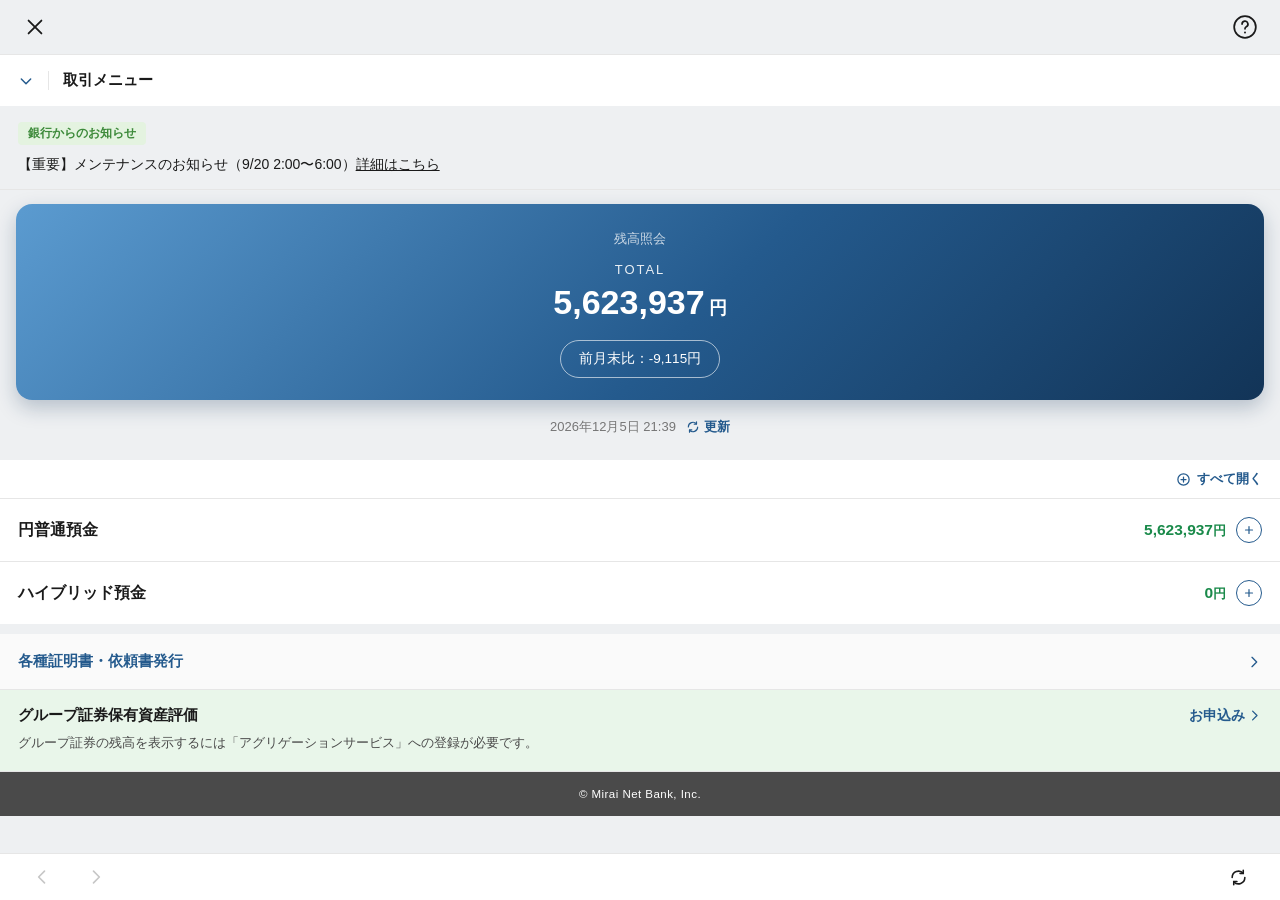
==== balance.html @ 79ba5ce7 "Add files via upload" ====
<!DOCTYPE html>
<html lang="ja">
<head>
<meta charset="UTF-8" />
<meta name="viewport" content="width=device-width, initial-scale=1, viewport-fit=cover, maximum-scale=1" />
<title>残高照会 | ミライネット銀行(架空)</title>
<link rel="stylesheet" href="style.css" />
</head>
<body>
<div class="balance-page">

  <header class="topbar plain">
    <a class="icon-btn" href="index.html" aria-label="閉じる">
      <svg width="22" height="22" viewBox="0 0 24 24" fill="none" stroke="currentColor" stroke-width="2" stroke-linecap="round">
        <path d="M5 5l14 14M19 5L5 19"/>
      </svg>
    </a>
    <span class="icon-btn">
      <svg width="26" height="26" viewBox="0 0 24 24" fill="none" stroke="currentColor" stroke-width="1.6">
        <circle cx="12" cy="12" r="10"/>
        <path d="M9.3 9.3a2.7 2.7 0 1 1 3.9 2.4c-.9.5-1.2 1-1.2 2" stroke-linecap="round"/>
        <circle cx="12" cy="17" r="0.9" fill="currentColor" stroke="none"/>
      </svg>
    </span>
  </header>

  <div class="menu-bar">
    <svg width="16" height="16" viewBox="0 0 24 24" fill="none" stroke="var(--blue-2)" stroke-width="2.2" stroke-linecap="round" stroke-linejoin="round">
      <path d="M5 9l7 7 7-7"/>
    </svg>
    <span class="divider-v"></span>
    取引メニュー
  </div>

  <div class="notice">
    <span class="notice-tag">銀行からのお知らせ</span>
    <div class="notice-text">
      【重要】メンテナンスのお知らせ（9/20 2:00〜6:00）<a class="link" href="#">詳細はこちら</a>
    </div>
  </div>

  <section class="balance-card">
    <div class="card-label">残高照会</div>
    <div class="total-label">TOTAL</div>
    <div class="total-value"><span id="totalAmount">-</span><span class="yen">円</span></div>
    <div class="diff-pill">前月末比：<span id="prevDiff">-</span>円</div>
  </section>

  <div class="updated-row">
    <span id="updatedAt">-</span>
    <button class="refresh-btn" id="refreshBtn">
      <svg width="14" height="14" viewBox="0 0 24 24" fill="none" stroke="currentColor" stroke-width="2" stroke-linecap="round" stroke-linejoin="round">
        <path d="M4 12a8 8 0 0 1 14-5.3M20 12a8 8 0 0 1-14 5.3"/>
        <path d="M18 3v4h-4M6 21v-4h4"/>
      </svg>
      更新
    </button>
  </div>

  <div class="expand-row">
    <button class="expand-btn">
      <svg width="15" height="15" viewBox="0 0 24 24" fill="none" stroke="currentColor" stroke-width="2" stroke-linecap="round"><circle cx="12" cy="12" r="9"/><path d="M12 8v8M8 12h8"/></svg>
      すべて開く
    </button>
  </div>

  <div class="account-list">
    <div class="account-row">
      <span>円普通預金</span>
      <span class="amount">
        <span><span id="futsuAmount">-</span><span class="yen">円</span></span>
        <button class="circle-plus" aria-label="内訳を開く">
          <svg width="12" height="12" viewBox="0 0 24 24" fill="none" stroke="currentColor" stroke-width="2.4" stroke-linecap="round"><path d="M12 5v14M5 12h14"/></svg>
        </button>
      </span>
    </div>
    <div class="account-row">
      <span>ハイブリッド預金</span>
      <span class="amount">
        <span><span id="hybridAmount">-</span><span class="yen">円</span></span>
        <button class="circle-plus" aria-label="内訳を開く">
          <svg width="12" height="12" viewBox="0 0 24 24" fill="none" stroke="currentColor" stroke-width="2.4" stroke-linecap="round"><path d="M12 5v14M5 12h14"/></svg>
        </button>
      </span>
    </div>
  </div>

  <div class="section-gap"></div>

  <a class="info-row" href="#">
    各種証明書・依頼書発行
    <svg width="16" height="16" viewBox="0 0 24 24" fill="none" stroke="currentColor" stroke-width="2" stroke-linecap="round" stroke-linejoin="round"><path d="M9 5l7 7-7 7"/></svg>
  </a>

  <div class="promo-row">
    <div class="promo-row-head">
      <span>グループ証券保有資産評価</span>
      <a href="#">
        お申込み
        <svg width="15" height="15" viewBox="0 0 24 24" fill="none" stroke="currentColor" stroke-width="2" stroke-linecap="round" stroke-linejoin="round"><path d="M9 5l7 7-7 7"/></svg>
      </a>
    </div>
    <p>グループ証券の残高を表示するには「アグリゲーションサービス」への登録が必要です。</p>
  </div>

  <div class="footer-bar">© Mirai Net Bank, Inc.</div>
</div>

<nav class="webview-nav">
  <span class="nav-arrows">
    <button type="button" disabled aria-label="戻る">
      <svg width="20" height="20" viewBox="0 0 24 24" fill="none" stroke="currentColor" stroke-width="2" stroke-linecap="round" stroke-linejoin="round"><path d="M15 5l-7 7 7 7"/></svg>
    </button>
    <button type="button" disabled aria-label="進む">
      <svg width="20" height="20" viewBox="0 0 24 24" fill="none" stroke="currentColor" stroke-width="2" stroke-linecap="round" stroke-linejoin="round"><path d="M9 5l7 7-7 7"/></svg>
    </button>
  </span>
  <button type="button" id="reloadBtn" aria-label="再読み込み">
    <svg width="19" height="19" viewBox="0 0 24 24" fill="none" stroke="currentColor" stroke-width="2" stroke-linecap="round" stroke-linejoin="round">
      <path d="M4 12a8 8 0 0 1 14-5.3M20 12a8 8 0 0 1-14 5.3"/>
      <path d="M18 3v4h-4M6 21v-4h4"/>
    </svg>
  </button>
</nav>

<script src="shared-data.js"></script>
<script src="sheet-config.js"></script>
<script src="sheet-data.js"></script>
<script>
  async function renderBalance() {
    // sheet-config.js に公開スプレッドシートのURLが設定されていればそちらを優先し、
    // 未設定・取得失敗時は shared-data.js のモック値を使う。
    const sheetBalance = await fetchLatestBalanceFromSheet();
    const futsuBalance = sheetBalance !== null ? sheetBalance : BANK_ACCOUNT.futsuBalance;
    const totalBalance = futsuBalance + BANK_ACCOUNT.hybridBalance;

    document.getElementById('totalAmount').textContent = formatYen(totalBalance);
    document.getElementById('prevDiff').textContent = formatYen(BANK_ACCOUNT.prevMonthDiff);
    document.getElementById('futsuAmount').textContent = formatYen(futsuBalance);
    document.getElementById('hybridAmount').textContent = formatYen(BANK_ACCOUNT.hybridBalance);
    document.getElementById('updatedAt').textContent = formatNowJP();
  }

  renderBalance();

  document.getElementById('refreshBtn').addEventListener('click', renderBalance);
  document.getElementById('reloadBtn').addEventListener('click', () => location.reload());
</script>
</body>
</html>
---- style.css ----
/* ============================================================
   ミライネット銀行(架空) ホーム画面 UIモック
   iPhone 15 Safari 表示を想定 (390 x 844 論理px / セーフエリア対応)
   ============================================================ */

:root {
  --bg: #eef0f2;
  --card-white: #ffffff;
  --line: #e6e6e6;
  --text-main: #1a1a1a;
  --text-sub: #767676;
  --text-faint: #9a9a9a;

  --blue-1: #5b9bd0;
  --blue-2: #245a8d;
  --blue-3: #123457;

  --red: #d02a3c;
  --red-dark: #b5202f;
  --gold: #c9a227;

  --chip-blue: #2f6fae;
  --chip-red: #c0374a;

  --tab-active: #d02a3c;
  --tab-inactive: #8a8a8a;

  --safe-top: env(safe-area-inset-top, 0px);
  --safe-bottom: env(safe-area-inset-bottom, 0px);
}

* {
  box-sizing: border-box;
  -webkit-tap-highlight-color: transparent;
}

html, body {
  margin: 0;
  padding: 0;
  background: var(--bg);
  color: var(--text-main);
  font-family: -apple-system, BlinkMacSystemFont, "Hiragino Sans",
    "Hiragino Kaku Gothic ProN", "Yu Gothic", sans-serif;
  -webkit-font-smoothing: antialiased;
  width: 100%;
  overflow-x: hidden;
}

a {
  color: inherit;
  text-decoration: none;
}

button {
  font-family: inherit;
}

.app {
  max-width: 480px;
  margin: 0 auto;
  padding-top: calc(var(--safe-top) + 4px);
  padding-bottom: calc(var(--safe-bottom) + 158px); /* 固定チャットバー+タブバー分の余白 */
  min-height: 100vh;
  background: var(--bg);
}

/* ---------- Top bar ---------- */
.topbar {
  display: flex;
  align-items: center;
  justify-content: space-between;
  padding: 10px 18px 14px;
}

.icon-badge-wrap {
  position: relative;
  display: inline-flex;
}

.badge-count {
  position: absolute;
  top: -8px;
  right: -10px;
  background: var(--red);
  color: #fff;
  font-size: 11px;
  font-weight: 700;
  min-width: 18px;
  height: 18px;
  border-radius: 9px;
  display: flex;
  align-items: center;
  justify-content: center;
  padding: 0 4px;
}

.icon-btn {
  display: inline-flex;
  align-items: center;
  justify-content: center;
  width: 34px;
  height: 34px;
  color: #1a1a1a;
}

/* ---------- Notice ribbon ---------- */
.notice {
  padding: 10px 18px 14px;
  border-bottom: 1px solid var(--line);
  margin-bottom: 14px;
}

.notice-tag {
  display: inline-block;
  background: #e4f3e0;
  color: #3d8a3a;
  font-size: 12px;
  font-weight: 700;
  padding: 3px 10px;
  border-radius: 4px;
  margin-bottom: 8px;
}

.notice-text {
  font-size: 14px;
  line-height: 1.6;
  color: var(--text-main);
}

.notice-text .link {
  text-decoration: underline;
  white-space: nowrap;
}

/* ---------- Account card ---------- */
.account-card {
  margin: 0 16px 22px;
  padding: 20px 20px 16px;
  border-radius: 16px;
  color: #fff;
  background: linear-gradient(135deg, var(--blue-1) 0%, var(--blue-2) 55%, var(--blue-3) 100%);
  box-shadow: 0 8px 20px rgba(18, 52, 87, 0.25);
}

.secure-row {
  display: flex;
  align-items: center;
  gap: 6px;
  font-size: 12.5px;
  font-weight: 600;
  margin-bottom: 14px;
  opacity: 0.95;
}

.branch-row {
  text-align: center;
  font-size: 15px;
  font-weight: 700;
  letter-spacing: 0.02em;
  margin-bottom: 14px;
}

.account-select {
  display: flex;
  align-items: center;
  justify-content: center;
  gap: 8px;
  background: rgba(255, 255, 255, 0.95);
  color: #1a1a1a;
  font-weight: 700;
  font-size: 14px;
  border-radius: 20px;
  padding: 9px 16px;
  width: fit-content;
  margin: 0 auto 16px;
}

.account-select .chev {
  width: 16px;
  height: 16px;
  border-radius: 50%;
  background: var(--red);
  display: inline-flex;
  align-items: center;
  justify-content: center;
  color: #fff;
}

.balance-row {
  display: flex;
  align-items: baseline;
  justify-content: center;
  gap: 10px;
  font-size: 30px;
  font-weight: 700;
  letter-spacing: 0.05em;
  margin-bottom: 18px;
}

.balance-row .eye {
  opacity: 0.85;
  width: 22px;
  height: 22px;
}

.stat-row {
  display: flex;
  align-items: stretch;
  text-align: center;
  font-size: 12.5px;
  padding-top: 14px;
  border-top: 1px solid rgba(255, 255, 255, 0.25);
}

.stat-row .stat {
  flex: 1;
  display: flex;
  flex-direction: column;
  gap: 4px;
  padding: 0 4px;
  border-left: 1px solid rgba(255, 255, 255, 0.25);
}

.stat-row .stat:first-child {
  border-left: none;
}

.stat .label {
  display: flex;
  align-items: center;
  justify-content: center;
  gap: 4px;
  opacity: 0.9;
}

.stat .value {
  font-size: 16px;
  font-weight: 700;
}

/* ---------- Icon grid ---------- */
.icon-grid {
  padding: 4px 10px 6px;
}

.icon-row {
  display: grid;
  grid-template-columns: repeat(4, 1fr);
  gap: 4px;
  padding: 12px 0;
}

.icon-item {
  display: flex;
  flex-direction: column;
  align-items: center;
  gap: 8px;
  position: relative;
  text-align: center;
  color: var(--text-main);
  background: none;
  border: none;
  cursor: pointer;
}

.icon-circle {
  width: 56px;
  height: 56px;
  border-radius: 50%;
  background: #fff;
  display: flex;
  align-items: center;
  justify-content: center;
  box-shadow: 0 1px 4px rgba(0, 0, 0, 0.08);
}

.icon-item .icon-label {
  font-size: 11.5px;
  font-weight: 600;
  line-height: 1.3;
}

.icon-item .icon-label.small {
  font-size: 11px;
}

.icon-flag {
  position: absolute;
  top: -8px;
  left: 50%;
  transform: translateX(-50%);
  white-space: nowrap;
  font-size: 10px;
  font-weight: 700;
  color: #fff;
  padding: 3px 8px;
  border-radius: 10px;
  z-index: 1;
}

.icon-flag.blue { background: var(--chip-blue); }
.icon-flag.red { background: var(--chip-red); }

/* ---------- Link card (point account) ---------- */
.link-card {
  margin: 6px 16px 20px;
  background: #fff;
  border-radius: 14px;
  padding: 14px 16px;
  display: flex;
  align-items: center;
  gap: 14px;
  box-shadow: 0 1px 4px rgba(0, 0, 0, 0.06);
}

.link-card .glyph {
  width: 40px;
  height: 40px;
  border-radius: 10px;
  background: #fdeaea;
  display: flex;
  align-items: center;
  justify-content: center;
  flex-shrink: 0;
}

.link-card .body {
  flex: 1;
}

.link-card .title {
  font-size: 14.5px;
  font-weight: 700;
  margin-bottom: 3px;
}

.link-card .sub {
  font-size: 12.5px;
  color: #3d8a3a;
}

.link-card .status {
  font-size: 12.5px;
  color: var(--text-sub);
  display: flex;
  align-items: center;
  gap: 4px;
  white-space: nowrap;
}

/* ---------- Promo section ---------- */
.promo-heading {
  padding: 4px 16px 10px;
  font-size: 17px;
  font-weight: 700;
}

.promo-card {
  margin: 0 16px 20px;
  background: #fff;
  border-radius: 14px;
  padding: 18px;
  display: flex;
  align-items: center;
  gap: 16px;
  box-shadow: 0 1px 4px rgba(0, 0, 0, 0.06);
}

.promo-card .art {
  width: 78px;
  height: 78px;
  border-radius: 50%;
  background: #eef2fb;
  display: flex;
  align-items: center;
  justify-content: center;
  flex-shrink: 0;
}

.promo-card .title {
  font-size: 15.5px;
  font-weight: 700;
  margin-bottom: 6px;
}

.promo-card .desc {
  font-size: 12.5px;
  line-height: 1.6;
  color: var(--text-sub);
}

/* ---------- Fixed chat bar ---------- */
.chat-bar {
  position: fixed;
  left: 0;
  right: 0;
  bottom: calc(var(--safe-bottom) + 78px);
  z-index: 20;
  display: flex;
  justify-content: center;
  pointer-events: none;
}

.chat-bar-inner {
  pointer-events: auto;
  width: calc(100% - 24px);
  max-width: 456px;
  background: rgba(255, 245, 245, 0.96);
  backdrop-filter: blur(6px);
  border-radius: 24px;
  display: flex;
  align-items: center;
  gap: 10px;
  padding: 8px 10px 8px 8px;
  box-shadow: 0 4px 14px rgba(0, 0, 0, 0.12);
}

.chat-bar-inner .mascot {
  width: 34px;
  height: 34px;
  border-radius: 50%;
  background: #cfe6f7;
  display: flex;
  align-items: center;
  justify-content: center;
  flex-shrink: 0;
}

.chat-bar-inner .texts {
  flex: 1;
  min-width: 0;
  overflow: hidden;
}

.chat-bar-inner .headline {
  font-size: 11px;
  font-weight: 700;
  color: var(--red-dark);
  white-space: nowrap;
  overflow: hidden;
  text-overflow: ellipsis;
}

.chat-bar-inner .sub {
  font-size: 13px;
  color: #555;
  white-space: nowrap;
  overflow: hidden;
  text-overflow: ellipsis;
}

.chat-bar-inner .action {
  width: 34px;
  height: 34px;
  border-radius: 50%;
  background: #fff;
  display: flex;
  align-items: center;
  justify-content: center;
  flex-shrink: 0;
  color: #444;
}

/* ---------- Bottom tab bar ---------- */
.tab-bar {
  position: fixed;
  left: 0;
  right: 0;
  bottom: 0;
  z-index: 30;
  display: flex;
  background: #fff;
  border-top: 1px solid var(--line);
  padding: 8px 4px calc(var(--safe-bottom) + 6px);
}

.tab-item {
  flex: 1;
  display: flex;
  flex-direction: column;
  align-items: center;
  gap: 3px;
  font-size: 10.5px;
  font-weight: 600;
  color: var(--tab-inactive);
  background: none;
  border: none;
}

.tab-item.active {
  color: var(--tab-active);
}

/* ---------- Balance inquiry (残高照会) page ---------- */
.balance-page {
  min-height: 100vh;
  background: var(--bg);
  padding-bottom: 64px;
}

.topbar.plain {
  padding-bottom: 10px;
}

.menu-bar {
  display: flex;
  align-items: center;
  gap: 14px;
  background: #fff;
  border-top: 1px solid var(--line);
  border-bottom: 6px solid var(--bg);
  padding: 16px 18px;
  font-size: 15px;
  font-weight: 700;
  color: var(--text-main);
}

.menu-bar .divider-v {
  width: 1px;
  align-self: stretch;
  background: var(--line);
}

.balance-card {
  margin: 0 16px 16px;
  padding: 26px 20px 22px;
  border-radius: 16px;
  text-align: center;
  color: #fff;
  background: linear-gradient(135deg, var(--blue-1) 0%, var(--blue-2) 55%, var(--blue-3) 100%);
  box-shadow: 0 8px 20px rgba(18, 52, 87, 0.25);
}

.balance-card .card-label {
  font-size: 13px;
  opacity: 0.75;
  margin-bottom: 14px;
}

.balance-card .total-label {
  font-size: 13px;
  letter-spacing: 0.15em;
  opacity: 0.9;
  margin-bottom: 6px;
}

.balance-card .total-value {
  font-size: 34px;
  font-weight: 700;
  margin-bottom: 18px;
}

.balance-card .total-value .yen {
  font-size: 18px;
  font-weight: 600;
  margin-left: 4px;
}

.balance-card .diff-pill {
  display: inline-block;
  padding: 9px 18px;
  border-radius: 20px;
  border: 1px solid rgba(255, 255, 255, 0.6);
  font-size: 13.5px;
}

.updated-row {
  display: flex;
  align-items: center;
  justify-content: center;
  gap: 10px;
  font-size: 13px;
  color: var(--text-sub);
  padding: 2px 0 18px;
}

.refresh-btn {
  display: inline-flex;
  align-items: center;
  gap: 4px;
  border: none;
  background: none;
  color: var(--blue-2);
  font-size: 13px;
  font-weight: 700;
  padding: 0;
}

.expand-row {
  display: flex;
  justify-content: flex-end;
  padding: 10px 18px;
  border-top: 6px solid var(--bg);
  background: #fff;
}

.expand-btn {
  display: inline-flex;
  align-items: center;
  gap: 6px;
  border: none;
  background: none;
  color: var(--blue-2);
  font-size: 13px;
  font-weight: 700;
  padding: 0;
}

.account-list {
  background: #fff;
}

.account-row {
  display: flex;
  align-items: center;
  justify-content: space-between;
  gap: 12px;
  padding: 18px;
  border-top: 1px solid var(--line);
  font-size: 15.5px;
  font-weight: 600;
}

.account-row .amount {
  display: flex;
  align-items: center;
  gap: 10px;
  font-weight: 700;
  color: #1a8a4a;
}

.account-row .amount .yen {
  font-size: 13px;
  font-weight: 600;
  color: #1a8a4a;
}

.circle-plus {
  width: 26px;
  height: 26px;
  border-radius: 50%;
  border: 1.6px solid var(--blue-2);
  background: none;
  color: var(--blue-2);
  display: flex;
  align-items: center;
  justify-content: center;
  flex-shrink: 0;
}

.section-gap {
  height: 10px;
  background: var(--bg);
}

.info-row {
  display: flex;
  align-items: center;
  justify-content: space-between;
  background: #fafafa;
  padding: 18px;
  font-size: 14.5px;
  font-weight: 600;
  color: var(--blue-2);
  border-bottom: 1px solid var(--line);
}

.promo-row {
  background: #e9f6ea;
  padding: 16px 18px 18px;
  border-bottom: 1px solid var(--line);
}

.promo-row-head {
  display: flex;
  align-items: center;
  justify-content: space-between;
  font-size: 15px;
  font-weight: 700;
  margin-bottom: 8px;
}

.promo-row-head a {
  display: inline-flex;
  align-items: center;
  gap: 2px;
  color: var(--blue-2);
  font-weight: 700;
  font-size: 14px;
}

.promo-row p {
  font-size: 12.5px;
  line-height: 1.6;
  color: #4a4a4a;
  margin: 0;
}

.footer-bar {
  background: #4a4a4a;
  color: #fff;
  text-align: center;
  font-size: 11.5px;
  letter-spacing: 0.04em;
  padding: 16px;
}

.webview-nav {
  position: fixed;
  left: 0;
  right: 0;
  bottom: 0;
  z-index: 30;
  display: flex;
  align-items: center;
  justify-content: space-between;
  background: #fff;
  border-top: 1px solid var(--line);
  padding: 12px 26px calc(var(--safe-bottom) + 12px);
}

.webview-nav .nav-arrows {
  display: flex;
  gap: 22px;
}

.webview-nav button {
  background: none;
  border: none;
  color: #1a1a1a;
  display: flex;
  align-items: center;
  justify-content: center;
}

.webview-nav button[disabled] {
  color: #c7c7c7;
}

/* ---------- Linked balance summary (in placeholder pages) ---------- */
.linked-balance {
  background: #fff;
  border-radius: 14px;
  padding: 18px 20px;
  box-shadow: 0 1px 4px rgba(0, 0, 0, 0.06);
  font-size: 14.5px;
  color: var(--text-main);
  text-align: center;
}

.linked-balance strong {
  font-size: 22px;
  color: var(--blue-2);
  margin: 0 2px;
}

.linked-balance .linked-note {
  margin-top: 8px;
  font-size: 12px;
  color: var(--text-sub);
}

/* ---------- Transactions (入出金明細) page ---------- */
.txn-page {
  min-height: 100vh;
  background: var(--bg);
  padding-bottom: 64px;
}

.txn-title-band {
  background: #f0f0f0;
  text-align: center;
  padding: 18px 16px;
  font-size: 17px;
  font-weight: 700;
}

.filter-row {
  display: flex;
  justify-content: flex-end;
  gap: 22px;
  padding: 14px 18px;
  background: #fff;
  border-bottom: 6px solid var(--bg);
}

.filter-row button {
  display: flex;
  align-items: center;
  gap: 6px;
  border: none;
  background: none;
  color: var(--blue-2);
  font-size: 13.5px;
  font-weight: 700;
}

.hero-chart-card {
  margin: 0 16px 0;
  padding: 18px 18px 0;
  border-radius: 16px 16px 0 0;
  color: #fff;
  background: linear-gradient(160deg, var(--blue-1) 0%, var(--blue-2) 55%, var(--blue-3) 100%);
}

.account-currency-row {
  display: flex;
  gap: 8px;
  margin-bottom: 16px;
}

.account-currency-row .pill {
  display: flex;
  align-items: center;
  gap: 6px;
  background: rgba(255, 255, 255, 0.16);
  border-radius: 16px;
  padding: 7px 12px;
  font-size: 12.5px;
  font-weight: 600;
}

.current-balance-row {
  display: flex;
  align-items: baseline;
  justify-content: space-between;
  margin-bottom: 6px;
}

.current-balance-row .label {
  font-size: 13px;
  opacity: 0.85;
}

.current-balance-row .value {
  font-size: 26px;
  font-weight: 700;
}

.current-balance-row .value .yen {
  font-size: 14px;
  font-weight: 600;
  margin-left: 2px;
}

.chart-scroll {
  display: flex;
  align-items: flex-end;
  gap: 4px;
  overflow-x: auto;
  padding: 10px 4px 0;
  scrollbar-width: none;
  position: relative;
}

.chart-scroll::-webkit-scrollbar {
  display: none;
}

/* 0円の基準線：月ごとに分けず、チャート全体を貫く1本の横線として描画する。
   幅は月数に応じてJS側(renderChart)で実際のpx幅を計算してセットする。 */
.chart-baseline {
  position: absolute;
  left: 0;
  top: 42px;
  height: 1px;
  background: rgba(255, 255, 255, 0.45);
  pointer-events: none;
}

.month-bar-col {
  flex: 0 0 auto;
  width: 54px;
  display: flex;
  flex-direction: column;
  align-items: center;
  cursor: pointer;
  background: none;
  border: none;
  color: #fff;
  padding: 0;
}

.month-bar-track {
  width: 100%;
  height: 64px;
  position: relative;
}

/* 0円の基準線(baseline)からプラスは上へ、マイナスは下へ伸びる。
   プラスは色付き、マイナスは白っぽい半透明にして上下を意図的に描き分ける */
.month-bar-up {
  position: absolute;
  left: 50%;
  bottom: 50%;
  transform: translateX(-50%);
  width: 16px;
  border-radius: 3px 3px 0 0;
  background: #7fc4ee;
}

.month-bar-down {
  position: absolute;
  left: 50%;
  top: 50%;
  transform: translateX(-50%);
  width: 16px;
  border-radius: 0 0 3px 3px;
  background: rgba(255, 255, 255, 0.8);
}

.month-bar-col.selected .month-bar-up {
  background: #4fd8a0;
}

.month-bar-label {
  margin-top: 8px;
  font-size: 12px;
  font-weight: 600;
  padding: 4px 10px;
  border-radius: 12px;
}

.month-bar-col.selected .month-bar-label {
  background: #fff;
  color: var(--blue-3);
}

.sticky-controls {
  position: sticky;
  top: 0;
  z-index: 15;
  background: var(--blue-3);
  padding-bottom: 2px;
}

.month-nav-row {
  display: flex;
  align-items: center;
  justify-content: space-between;
  background: #fff;
  padding: 14px 22px;
  font-size: 15.5px;
  font-weight: 700;
  border-bottom: 1px solid var(--line);
}

.month-nav-row button {
  border: none;
  background: none;
  color: #1a1a1a;
  display: flex;
  align-items: center;
}

.month-nav-row button[disabled] {
  color: #d0d0d0;
}

.summary-row {
  display: flex;
  justify-content: center;
  gap: 34px;
  background: #fff;
  padding: 16px 18px 18px;
  font-size: 14.5px;
  font-weight: 700;
  border-bottom: 6px solid var(--bg);
}

.summary-row .income { color: #1a8a4a; }
.summary-row .expense { color: #1a1a1a; }
.summary-row .amt { font-size: 17px; margin-left: 2px; }

.day-group-heading {
  padding: 10px 18px 4px;
  font-size: 13px;
  color: var(--text-sub);
  background: #fff;
}

.txn-row {
  display: flex;
  align-items: flex-start;
  gap: 12px;
  padding: 14px 18px;
  background: #fff;
  border-top: 1px solid var(--line);
}

.txn-icon {
  width: 38px;
  height: 38px;
  border-radius: 50%;
  display: flex;
  align-items: center;
  justify-content: center;
  flex-shrink: 0;
}

.txn-body {
  flex: 1;
  min-width: 0;
}

.txn-body .name {
  font-size: 14.5px;
  font-weight: 600;
  white-space: nowrap;
  overflow: hidden;
  text-overflow: ellipsis;
}

.txn-body .edit {
  margin-top: 4px;
  color: #b7b7b7;
}

.txn-amount {
  text-align: right;
  flex-shrink: 0;
}

.txn-amount .amt {
  font-size: 16px;
  font-weight: 700;
  white-space: nowrap;
}

.txn-amount .amt.plus { color: #1a8a4a; }
.txn-amount .amt.minus { color: #1a1a1a; }

.txn-amount .bal {
  margin-top: 4px;
  font-size: 12px;
  color: var(--text-faint);
  white-space: nowrap;
}

.txn-empty {
  background: #fff;
  padding: 40px 18px;
  text-align: center;
  color: var(--text-sub);
  font-size: 13.5px;
}

.info-block {
  padding: 18px 18px 4px;
  font-size: 12.5px;
  line-height: 1.8;
  color: #333;
  background: var(--bg);
}

.info-block h3 {
  font-size: 14.5px;
  margin: 14px 0 6px;
}

.info-block a.chev-link {
  display: block;
  color: var(--blue-2);
  font-weight: 600;
  margin-top: 8px;
}

.nav-link-row {
  display: flex;
  align-items: center;
  justify-content: space-between;
  background: #fafafa;
  padding: 18px;
  font-size: 14.5px;
  font-weight: 600;
  color: var(--blue-2);
  border-top: 1px solid var(--line);
}

/* ---------- Placeholder pages ---------- */
.placeholder-page {
  min-height: 100vh;
  display: flex;
  flex-direction: column;
  background: var(--bg);
}

.placeholder-header {
  display: flex;
  align-items: center;
  gap: 10px;
  padding: calc(var(--safe-top) + 14px) 16px 14px;
  background: #fff;
  border-bottom: 1px solid var(--line);
}

.placeholder-header .back {
  width: 34px;
  height: 34px;
  display: flex;
  align-items: center;
  justify-content: center;
  color: #1a1a1a;
}

.placeholder-header h1 {
  font-size: 16px;
  font-weight: 700;
  margin: 0;
}

.placeholder-body {
  flex: 1;
  display: flex;
  flex-direction: column;
  align-items: center;
  justify-content: center;
  gap: 14px;
  padding: 40px 30px calc(var(--safe-bottom) + 40px);
  text-align: center;
  color: var(--text-sub);
}

.placeholder-body .glyph {
  width: 64px;
  height: 64px;
  border-radius: 50%;
  background: #fff;
  display: flex;
  align-items: center;
  justify-content: center;
  box-shadow: 0 1px 4px rgba(0, 0, 0, 0.08);
  color: var(--blue-2);
}

.placeholder-body h2 {
  font-size: 16px;
  color: var(--text-main);
  margin: 0;
}

.placeholder-body p {
  font-size: 13px;
  line-height: 1.7;
  margin: 0;
  max-width: 280px;
}
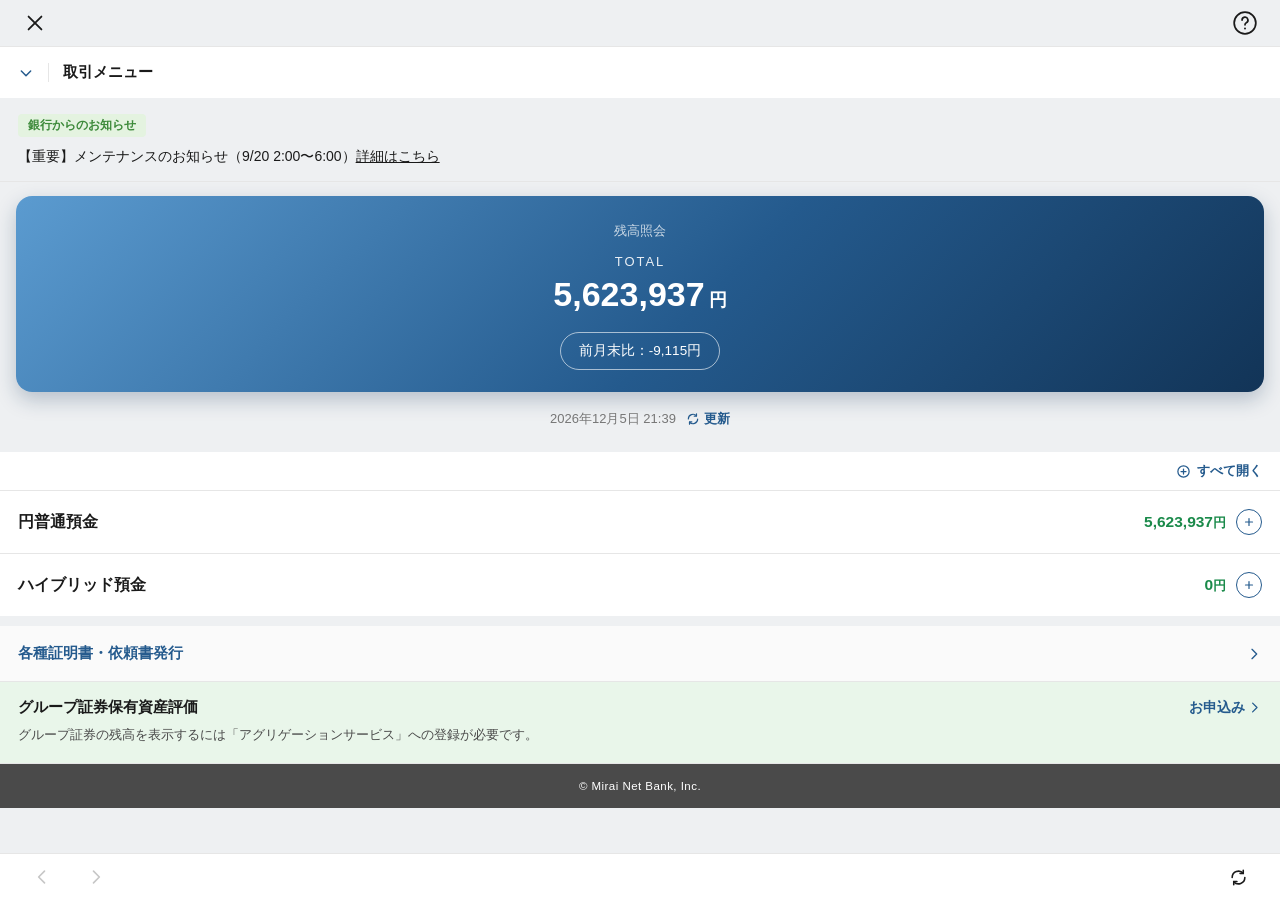
==== commit d2911a37: "Add files via upload" ====
--- a/balance.html
+++ b/balance.html
@@ -3,6 +3,10 @@
 <head>
 <meta charset="UTF-8" />
 <meta name="viewport" content="width=device-width, initial-scale=1, viewport-fit=cover, maximum-scale=1" />
+<meta name="apple-mobile-web-app-capable" content="yes" />
+<meta name="apple-mobile-web-app-status-bar-style" content="black-translucent" />
+<meta name="apple-mobile-web-app-title" content="ミライネット銀行" />
+<meta name="mobile-web-app-capable" content="yes" />
 <title>残高照会 | ミライネット銀行(架空)</title>
 <link rel="stylesheet" href="style.css" />
 </head>
@@ -15,13 +19,13 @@
         <path d="M5 5l14 14M19 5L5 19"/>
       </svg>
     </a>
-    <span class="icon-btn">
+    <a class="icon-btn" href="settings.html" aria-label="データ連携設定">
       <svg width="26" height="26" viewBox="0 0 24 24" fill="none" stroke="currentColor" stroke-width="1.6">
         <circle cx="12" cy="12" r="10"/>
         <path d="M9.3 9.3a2.7 2.7 0 1 1 3.9 2.4c-.9.5-1.2 1-1.2 2" stroke-linecap="round"/>
         <circle cx="12" cy="17" r="0.9" fill="currentColor" stroke="none"/>
       </svg>
-    </span>
+    </a>
   </header>
 
   <div class="menu-bar">
@@ -126,11 +130,15 @@
 <script src="shared-data.js"></script>
 <script src="sheet-config.js"></script>
 <script src="sheet-data.js"></script>
+<script src="transactions-data.js"></script>
 <script>
   async function renderBalance() {
-    // sheet-config.js に公開スプレッドシートのURLが設定されていればそちらを優先し、
-    // 未設定・取得失敗時は shared-data.js のモック値を使う。
-    const sheetBalance = await fetchLatestBalanceFromSheet();
+    // sheet-config.js（または settings.html で保存したURL）に公開スプレッドシートの
+    // URLが設定されていればそちらを優先し、未設定・取得失敗時は shared-data.js の
+    // モック値を使う。ホーム画面(index.html)・入出金明細(transactions.html)とも
+    // 同じ computeCurrentFutsuBalance()（transactions-data.js）を使うので、
+    // 3画面の金額は必ず一致する。
+    const sheetBalance = await computeCurrentFutsuBalance();
     const futsuBalance = sheetBalance !== null ? sheetBalance : BANK_ACCOUNT.futsuBalance;
     const totalBalance = futsuBalance + BANK_ACCOUNT.hybridBalance;
 
--- a/style.css
+++ b/style.css
@@ -499,7 +499,8 @@
 }
 
 .topbar.plain {
-  padding-bottom: 10px;
+  padding-top: 6px;
+  padding-bottom: 6px;
 }
 
 .menu-bar {
@@ -770,7 +771,7 @@
 .txn-title-band {
   background: #f0f0f0;
   text-align: center;
-  padding: 18px 16px;
+  padding: 8px 16px 12px;
   font-size: 17px;
   font-weight: 700;
 }
@@ -1145,3 +1146,113 @@
   margin: 0;
   max-width: 280px;
 }
+
+/* ===== settings.html：スプレッドシート連携設定 ===== */
+.settings-page {
+  min-height: 100vh;
+  background: var(--bg);
+  padding-bottom: calc(var(--safe-bottom) + 30px);
+}
+
+.settings-title-band {
+  text-align: center;
+  font-size: 17px;
+  font-weight: 700;
+  padding: 4px 16px 18px;
+  color: var(--text-main);
+}
+
+.settings-card {
+  margin: 0 16px 16px;
+  background: var(--card-white);
+  border-radius: 14px;
+  padding: 18px 16px;
+  box-shadow: 0 1px 4px rgba(0, 0, 0, 0.06);
+}
+
+.settings-card h3 {
+  font-size: 14px;
+  margin: 0 0 8px;
+  color: var(--text-main);
+}
+
+.settings-card p {
+  font-size: 12.5px;
+  line-height: 1.8;
+  color: var(--text-sub);
+  margin: 0 0 12px;
+}
+
+.settings-card input[type="text"],
+.settings-card input[type="url"] {
+  width: 100%;
+  box-sizing: border-box;
+  font-size: 13px;
+  padding: 11px 12px;
+  border-radius: 9px;
+  border: 1px solid var(--line);
+  background: #f7f8f9;
+  color: var(--text-main);
+  margin-bottom: 12px;
+}
+
+.settings-card input[type="text"]:focus,
+.settings-card input[type="url"]:focus {
+  outline: 2px solid var(--blue-1);
+  outline-offset: 1px;
+}
+
+.settings-btn-row {
+  display: flex;
+  gap: 8px;
+}
+
+.settings-btn {
+  flex: 1;
+  border: none;
+  border-radius: 9px;
+  padding: 11px 0;
+  font-size: 13.5px;
+  font-weight: 700;
+  cursor: pointer;
+}
+
+.settings-btn.primary {
+  background: var(--blue-2);
+  color: #fff;
+}
+
+.settings-btn.danger {
+  background: #f2f2f2;
+  color: var(--red);
+}
+
+.settings-status {
+  margin-top: 12px;
+  font-size: 12.5px;
+  padding: 10px 12px;
+  border-radius: 9px;
+  background: #eef6ef;
+  color: #2b6b3a;
+  display: none;
+}
+
+.settings-status.show {
+  display: block;
+}
+
+.settings-status.empty {
+  background: #f2f2f2;
+  color: var(--text-sub);
+}
+
+.settings-note {
+  font-size: 12px;
+  line-height: 1.8;
+  color: var(--text-sub);
+  margin: 0 16px 20px;
+}
+
+.settings-note strong {
+  color: var(--text-main);
+}
